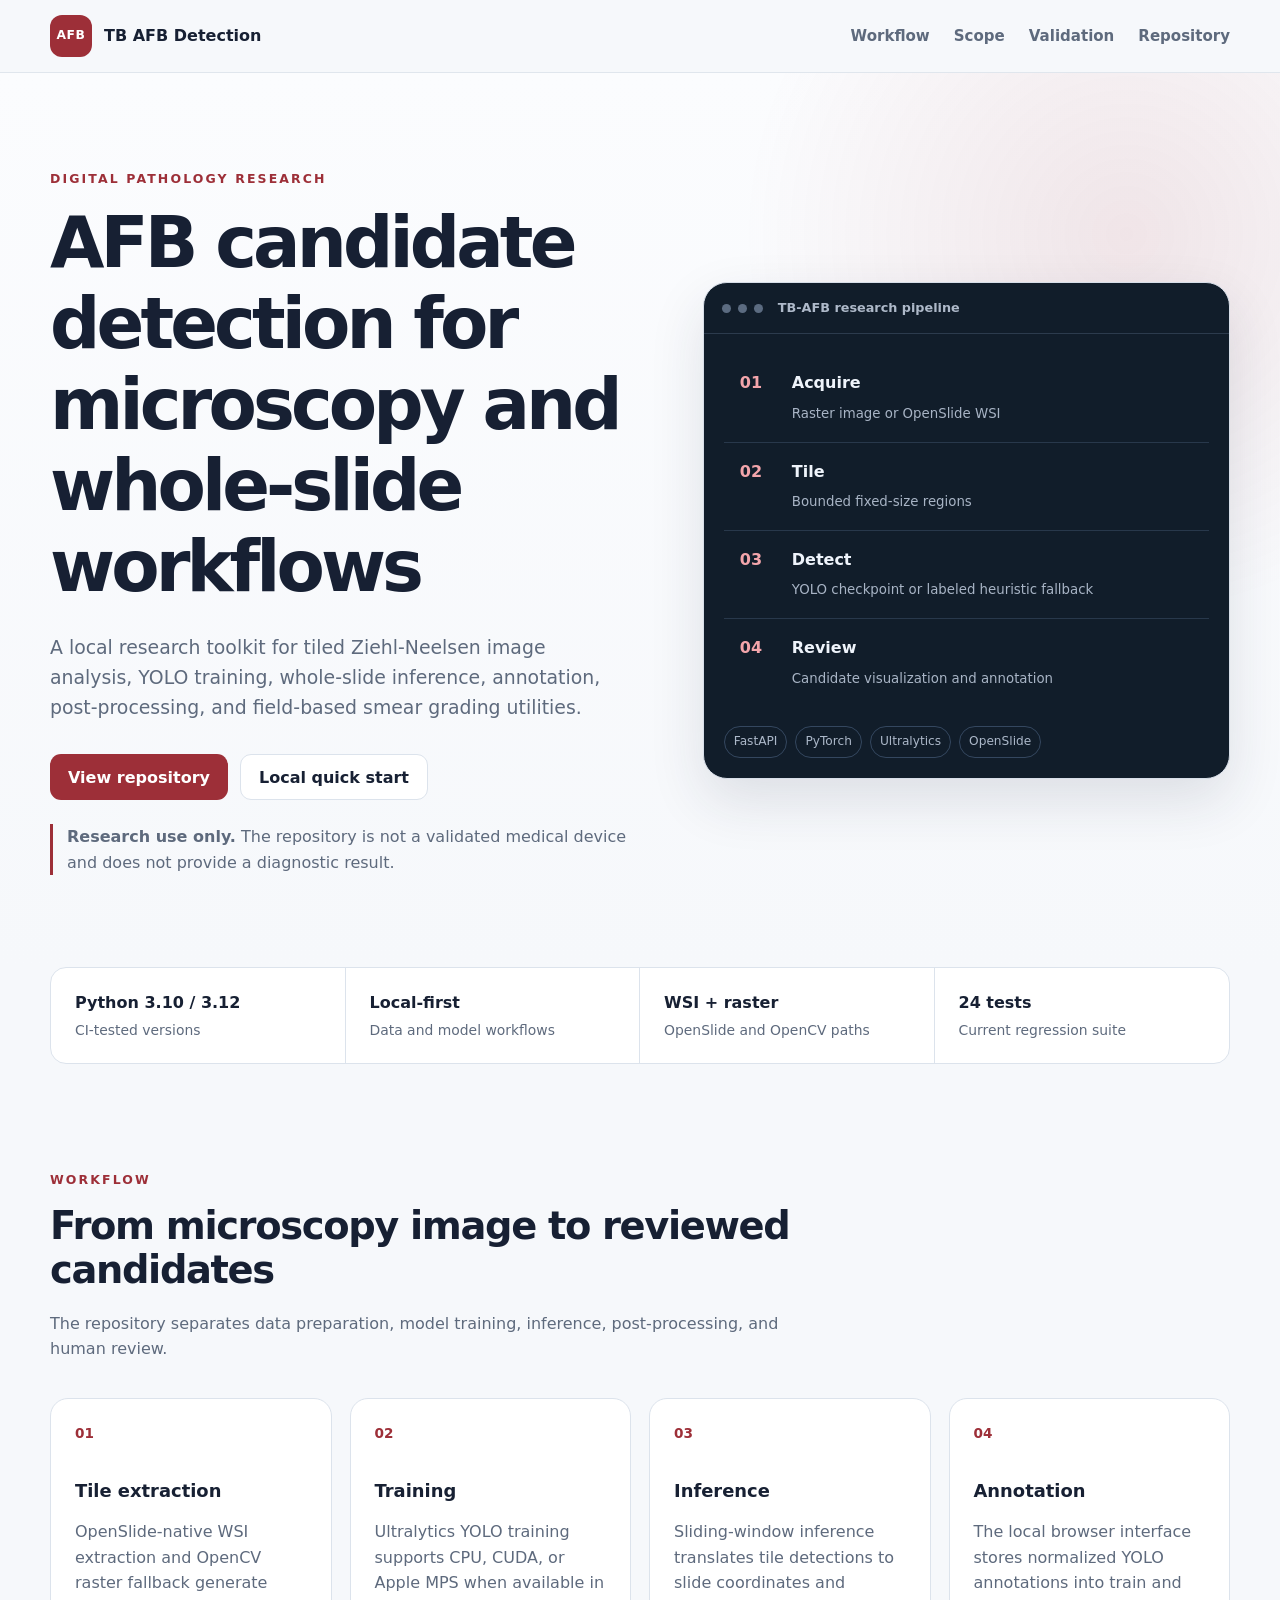
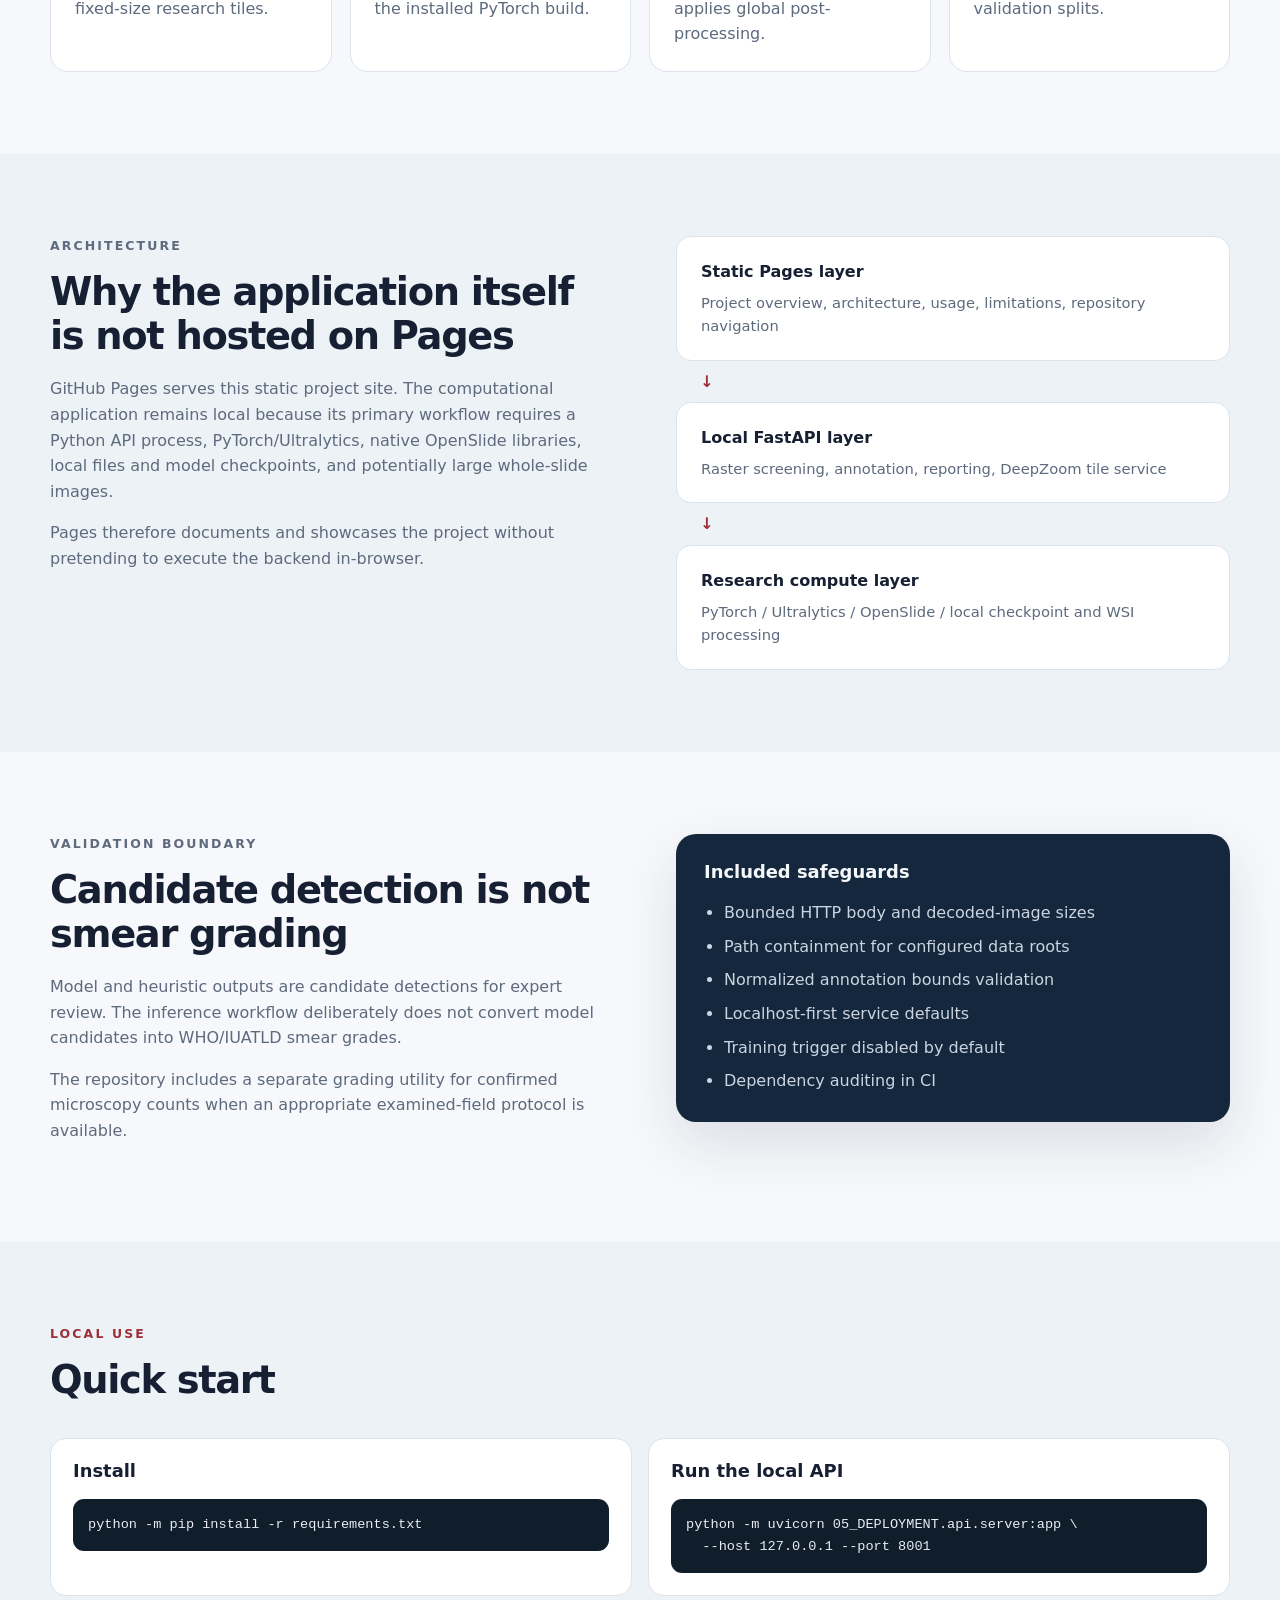
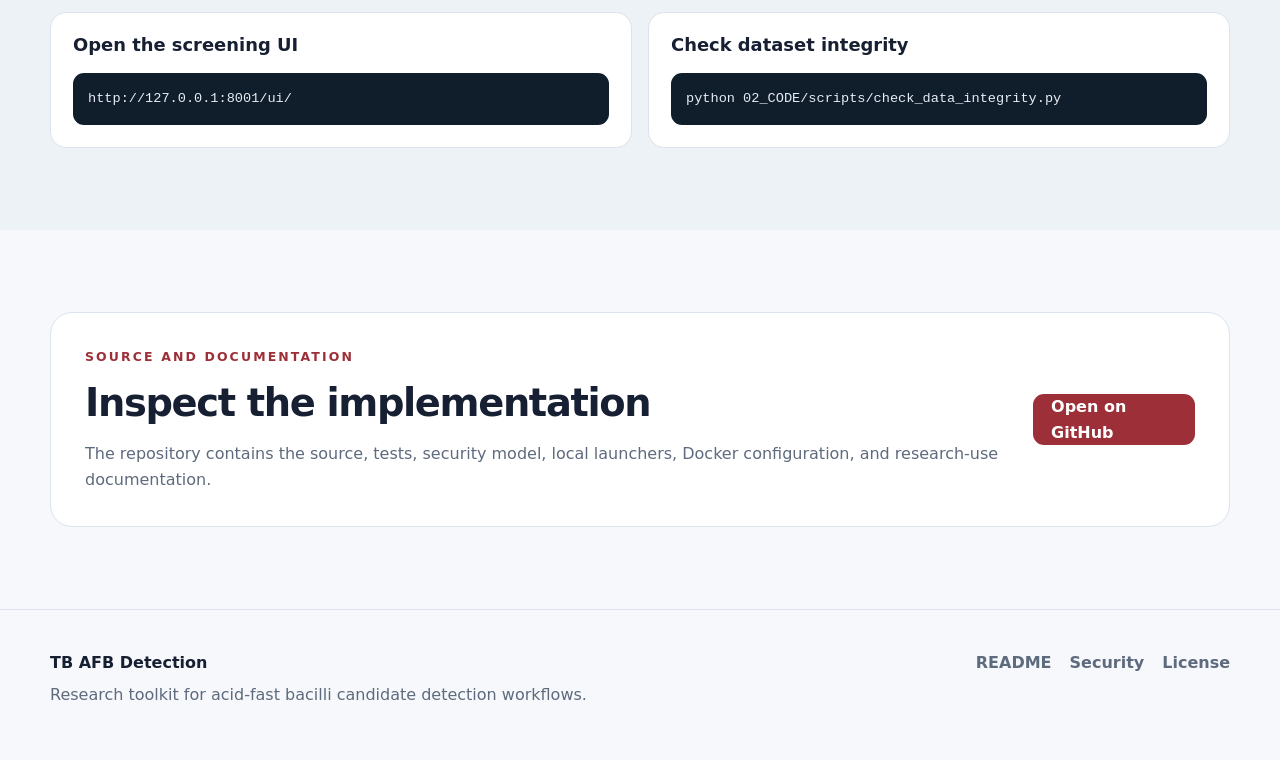
==== index.html @ 65465e0c "Route root Pages source to project showcase" ====
<!doctype html>
<html lang="en">
<head>
  <meta charset="utf-8">
  <meta name="viewport" content="width=device-width, initial-scale=1">
  <meta http-equiv="refresh" content="0; url=docs/">
  <link rel="canonical" href="docs/">
  <title>TB AFB Detection</title>
</head>
<body>
  <p><a href="docs/">Open the TB AFB Detection project site</a></p>
</body>
</html>
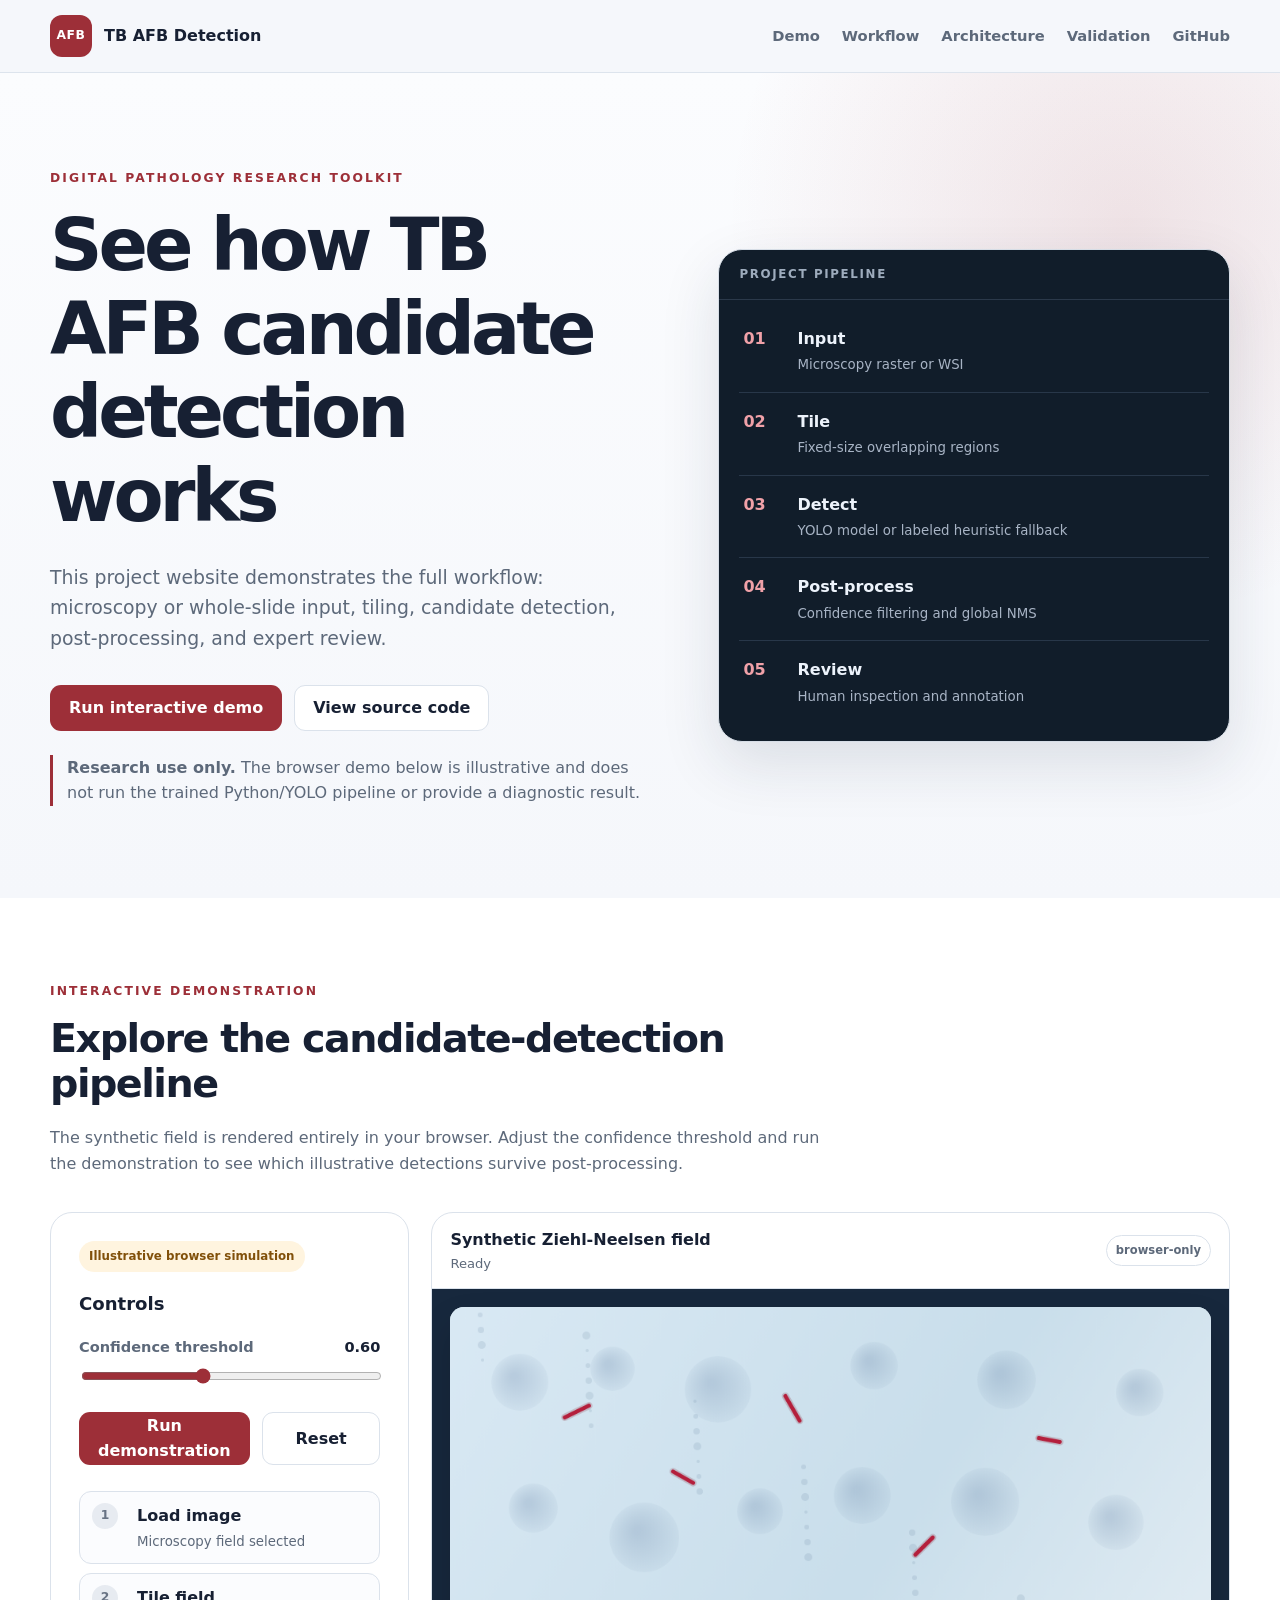
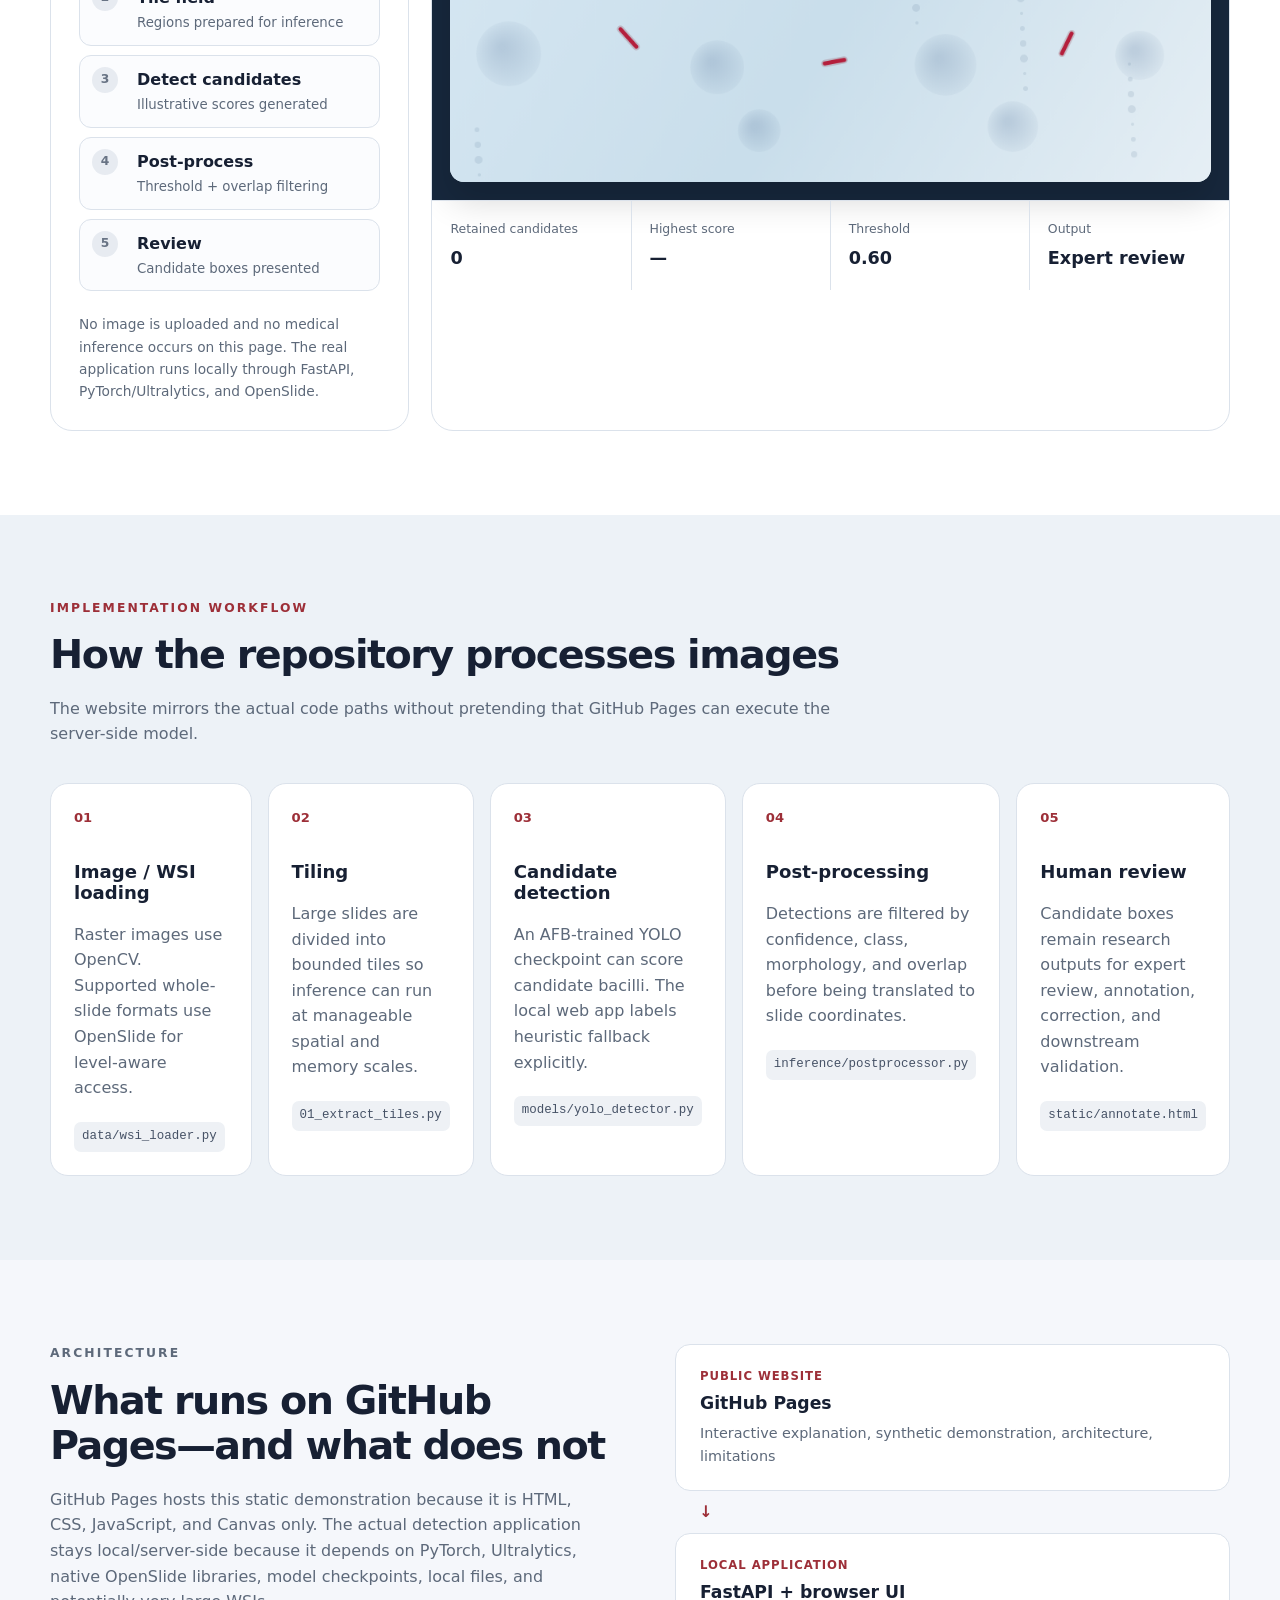
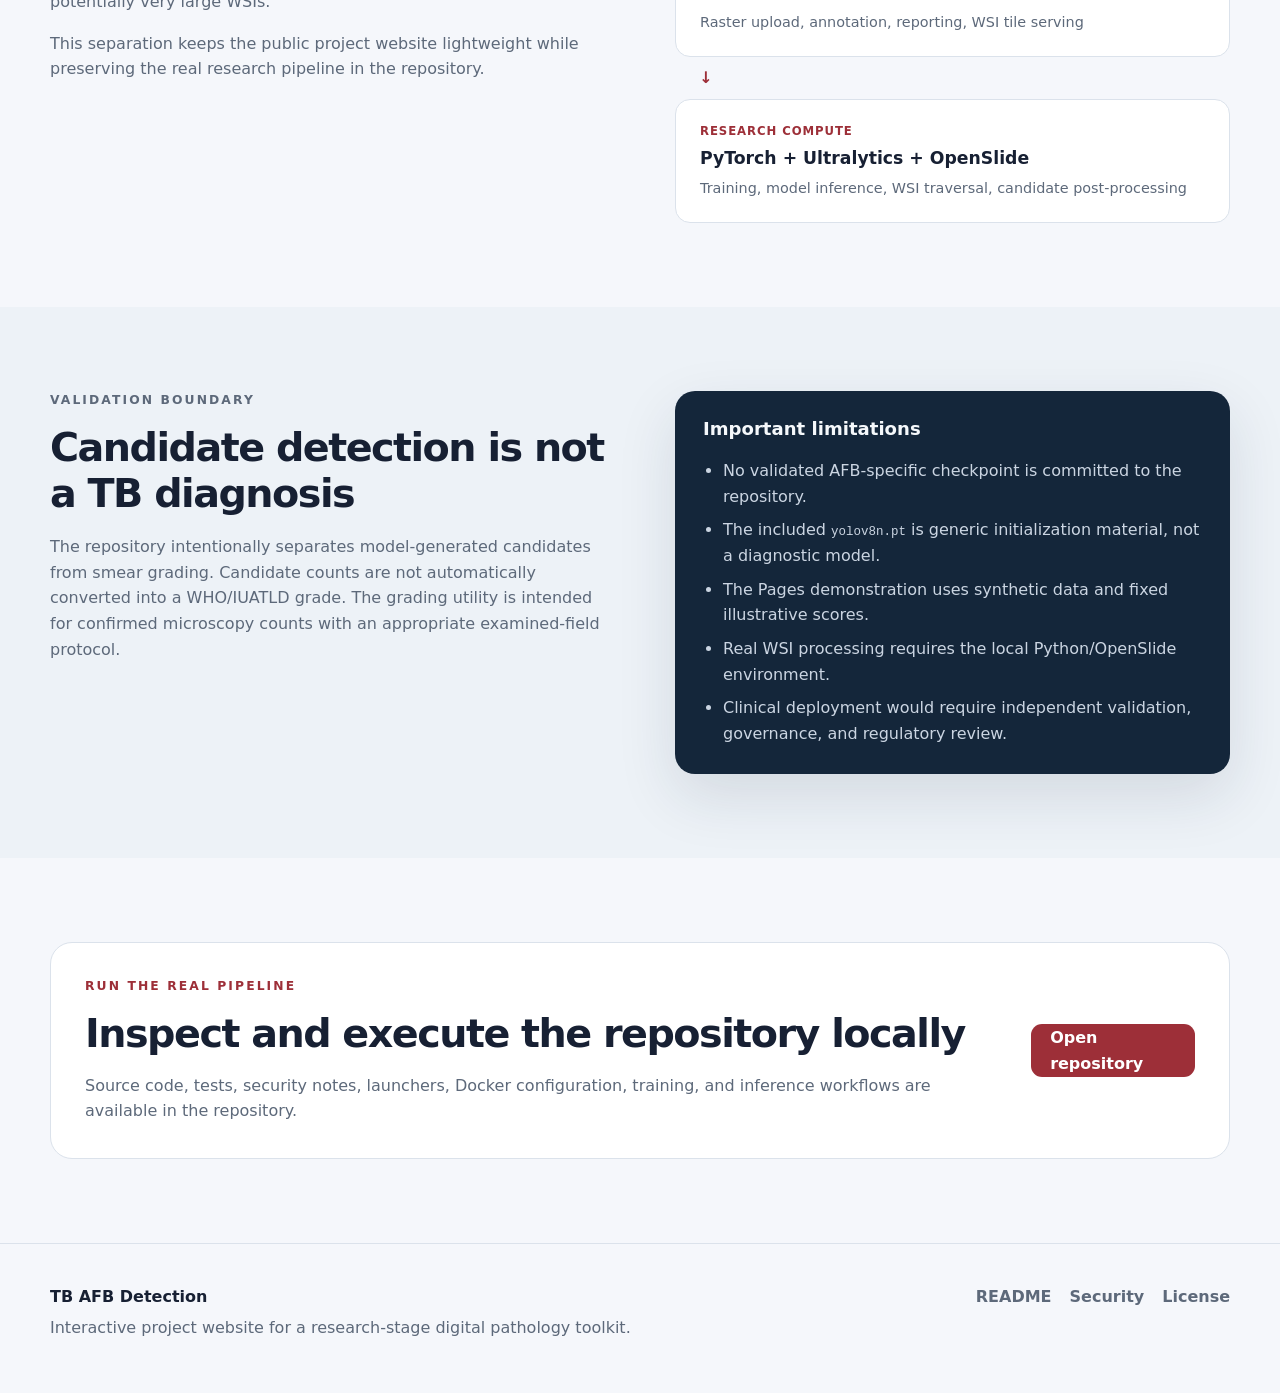
==== commit 6e9989f1: "Add Pages root fallback redirect" ====
--- a/index.html
+++ b/index.html
@@ -4,10 +4,9 @@
   <meta charset="utf-8">
   <meta name="viewport" content="width=device-width, initial-scale=1">
   <meta http-equiv="refresh" content="0; url=docs/">
-  <link rel="canonical" href="docs/">
   <title>TB AFB Detection</title>
 </head>
 <body>
-  <p><a href="docs/">Open the TB AFB Detection project site</a></p>
+  <p><a href="docs/">Open the TB AFB Detection project website</a></p>
 </body>
 </html>
